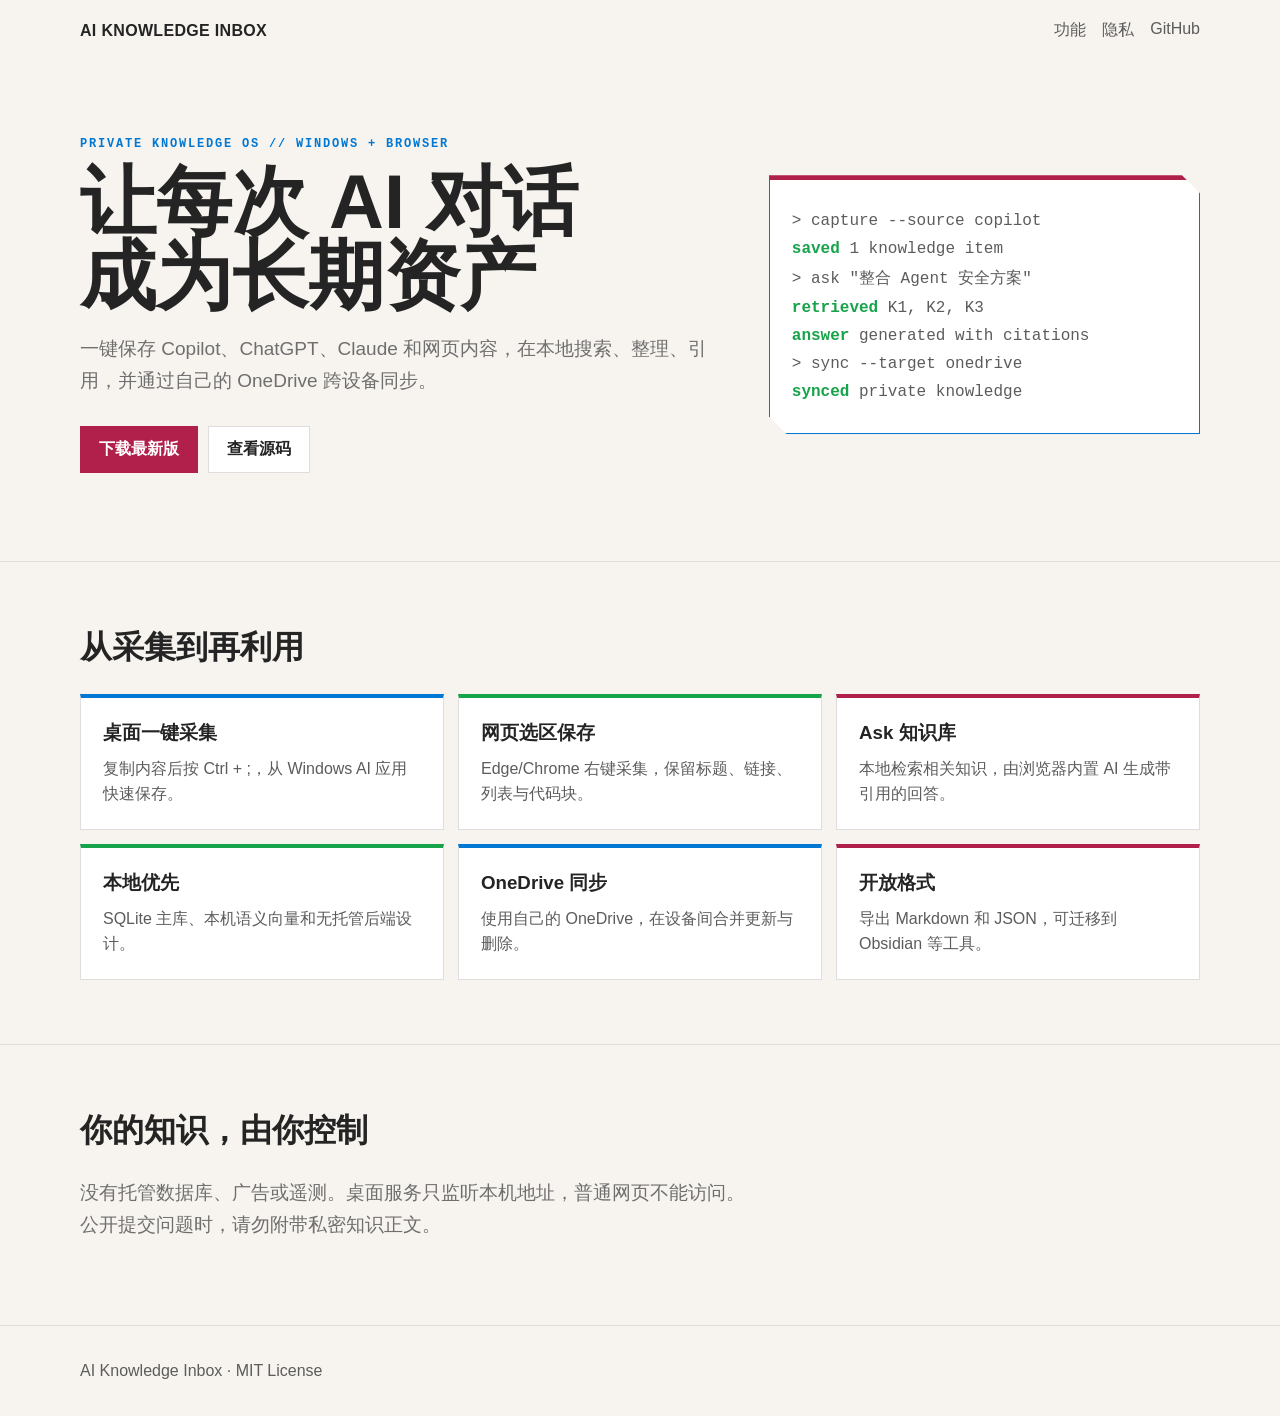
==== docs/index.html @ 4029807c "Prepare AI Knowledge Inbox v1.4.0 release Add grounded Ask, clean release packaging, CI, GitHub Rele" ====
<!DOCTYPE html>
<html lang="zh-CN">
<head>
  <meta charset="UTF-8">
  <meta name="viewport" content="width=device-width, initial-scale=1.0">
  <title>AI Knowledge Inbox</title>
  <script>
    (() => {
      const param = new URLSearchParams(window.location.search).get("scoutTheme");
      const theme =
        param || (window.matchMedia("(prefers-color-scheme: dark)").matches ? "dark" : "light");
      document.documentElement.setAttribute("data-theme", theme);
    })();
  </script>
  <style>
    :root {
      color-scheme: light;
      --cp-bg: #f7f4ef;
      --cp-bg-elevated: #fcfbf8;
      --cp-surface: #ffffff;
      --cp-surface-soft: #f5f5f5;
      --cp-border: #dedede;
      --cp-border-strong: #919191;
      --cp-text: #242424;
      --cp-text-muted: #5c5c5c;
      --cp-text-soft: #6f6f6f;
      --cp-accent: #b11f4b;
      --cp-accent-hover: #9a1a41;
      --cp-accent-soft: rgba(177, 31, 75, 0.08);
      --cp-accent-fg: #ffffff;
      --cp-success: #16a34a;
      --cp-danger: #dc2626;
      --cp-warning: #f59e0b;
      --cp-link: #0078d4;
      --cp-shadow: 0 18px 48px rgba(0, 0, 0, 0.12);
      --cp-overlay: rgba(255, 255, 255, 0.8);
      --cp-panel: rgba(255, 255, 255, 0.86);
      --cp-panel-strong: rgba(255, 255, 255, 0.96);
      --cp-sheen: rgba(255, 255, 255, 0.55);
      --cp-highlight: rgba(177, 31, 75, 0.12);
    }
    html[data-theme="dark"] {
      color-scheme: dark;
      --cp-bg: #3d3b3a;
      --cp-bg-elevated: #343231;
      --cp-surface: #292929;
      --cp-surface-soft: #2e2e2e;
      --cp-border: #474747;
      --cp-border-strong: #5f5f5f;
      --cp-text: #dedede;
      --cp-text-muted: #919191;
      --cp-text-soft: #b0b0b0;
      --cp-accent: #fd8ea1;
      --cp-accent-hover: #fb7b91;
      --cp-accent-soft: rgba(253, 142, 161, 0.14);
      --cp-accent-fg: #1a1a1a;
      --cp-success: #4ade80;
      --cp-danger: #f87171;
      --cp-warning: #fbbf24;
      --cp-link: #4da6ff;
      --cp-shadow: 0 18px 48px rgba(0, 0, 0, 0.32);
      --cp-overlay: rgba(41, 41, 41, 0.88);
      --cp-panel: rgba(41, 41, 41, 0.72);
      --cp-panel-strong: rgba(41, 41, 41, 0.96);
      --cp-sheen: rgba(255, 255, 255, 0.04);
      --cp-highlight: rgba(253, 142, 161, 0.12);
    }
    * { box-sizing: border-box; }
    body {
      margin: 0;
      background: var(--cp-bg);
      color: var(--cp-text);
      font-family: "Segoe UI", Aptos, Calibri, -apple-system, BlinkMacSystemFont, sans-serif;
    }
    a { color: inherit; text-decoration: none; }
    .wrap { width: min(1120px, calc(100% - 32px)); margin: 0 auto; }
    nav {
      display: flex;
      align-items: center;
      justify-content: space-between;
      padding: 20px 0;
    }
    .brand { font-weight: 800; letter-spacing: 0.02em; }
    .nav-links { display: flex; gap: 16px; color: var(--cp-text-muted); }
    .hero {
      display: grid;
      grid-template-columns: 1.2fr 0.8fr;
      gap: 42px;
      align-items: center;
      padding: 76px 0 88px;
    }
    .eyebrow {
      color: var(--cp-link);
      font-family: Consolas, "Courier New", Courier, monospace;
      font-size: 12px;
      font-weight: 700;
      letter-spacing: 0.15em;
    }
    h1 { margin: 14px 0 18px; font-size: clamp(42px, 7vw, 76px); line-height: 0.98; }
    .lead { max-width: 680px; color: var(--cp-text-soft); font-size: 19px; line-height: 1.7; }
    .actions { display: flex; flex-wrap: wrap; gap: 10px; margin-top: 28px; }
    .button {
      padding: 12px 18px;
      border: 1px solid var(--cp-border);
      background: var(--cp-surface);
      font-weight: 700;
    }
    .button.primary { border-color: var(--cp-accent); background: var(--cp-accent); color: var(--cp-accent-fg); }
    .terminal {
      padding: 22px;
      border: 1px solid var(--cp-link);
      border-top: 5px solid var(--cp-accent);
      background: var(--cp-surface);
      box-shadow: 12px 12px 0 var(--cp-highlight);
      font-family: Consolas, "Courier New", Courier, monospace;
      clip-path: polygon(0 0, calc(100% - 18px) 0, 100% 18px, 100% 100%, 18px 100%, 0 calc(100% - 18px));
    }
    .terminal p { margin: 10px 0; color: var(--cp-text-muted); }
    .terminal strong { color: var(--cp-success); }
    .section { padding: 64px 0; border-top: 1px solid var(--cp-border); }
    .section h2 { margin: 0 0 24px; font-size: 32px; }
    .grid { display: grid; grid-template-columns: repeat(3, 1fr); gap: 14px; }
    .card {
      padding: 22px;
      border: 1px solid var(--cp-border);
      border-top: 4px solid var(--cp-link);
      background: var(--cp-surface);
    }
    .card:nth-child(2n) { border-top-color: var(--cp-success); }
    .card:nth-child(3n) { border-top-color: var(--cp-accent); }
    .card h3 { margin: 0 0 10px; }
    .card p { margin: 0; color: var(--cp-text-muted); line-height: 1.6; }
    footer { padding: 36px 0; color: var(--cp-text-muted); border-top: 1px solid var(--cp-border); }
    @media (max-width: 760px) {
      .hero, .grid { grid-template-columns: 1fr; }
      .hero { padding-top: 40px; }
      .nav-links { display: none; }
    }
  </style>
</head>
<body>
  <nav class="wrap">
    <div class="brand">AI KNOWLEDGE INBOX</div>
    <div class="nav-links"><a href="#features">功能</a><a href="#privacy">隐私</a><a href="https://github.com/lindaf0617-hub/ai-knowledge-inbox">GitHub</a></div>
  </nav>
  <main>
    <section class="hero wrap">
      <div>
        <div class="eyebrow">PRIVATE KNOWLEDGE OS // WINDOWS + BROWSER</div>
        <h1>让每次 AI 对话<br>成为长期资产</h1>
        <p class="lead">一键保存 Copilot、ChatGPT、Claude 和网页内容，在本地搜索、整理、引用，并通过自己的 OneDrive 跨设备同步。</p>
        <div class="actions">
          <a class="button primary" href="https://github.com/lindaf0617-hub/ai-knowledge-inbox/releases/latest">下载最新版</a>
          <a class="button" href="https://github.com/lindaf0617-hub/ai-knowledge-inbox">查看源码</a>
        </div>
      </div>
      <div class="terminal">
        <p>&gt; capture --source copilot</p>
        <p><strong>saved</strong> 1 knowledge item</p>
        <p>&gt; ask "整合 Agent 安全方案"</p>
        <p><strong>retrieved</strong> K1, K2, K3</p>
        <p><strong>answer</strong> generated with citations</p>
        <p>&gt; sync --target onedrive</p>
        <p><strong>synced</strong> private knowledge</p>
      </div>
    </section>
    <section class="section" id="features">
      <div class="wrap">
        <h2>从采集到再利用</h2>
        <div class="grid">
          <article class="card"><h3>桌面一键采集</h3><p>复制内容后按 Ctrl + ;，从 Windows AI 应用快速保存。</p></article>
          <article class="card"><h3>网页选区保存</h3><p>Edge/Chrome 右键采集，保留标题、链接、列表与代码块。</p></article>
          <article class="card"><h3>Ask 知识库</h3><p>本地检索相关知识，由浏览器内置 AI 生成带引用的回答。</p></article>
          <article class="card"><h3>本地优先</h3><p>SQLite 主库、本机语义向量和无托管后端设计。</p></article>
          <article class="card"><h3>OneDrive 同步</h3><p>使用自己的 OneDrive，在设备间合并更新与删除。</p></article>
          <article class="card"><h3>开放格式</h3><p>导出 Markdown 和 JSON，可迁移到 Obsidian 等工具。</p></article>
        </div>
      </div>
    </section>
    <section class="section" id="privacy">
      <div class="wrap"><h2>你的知识，由你控制</h2><p class="lead">没有托管数据库、广告或遥测。桌面服务只监听本机地址，普通网页不能访问。公开提交问题时，请勿附带私密知识正文。</p></div>
    </section>
  </main>
  <footer><div class="wrap">AI Knowledge Inbox · MIT License</div></footer>
</body>
</html>
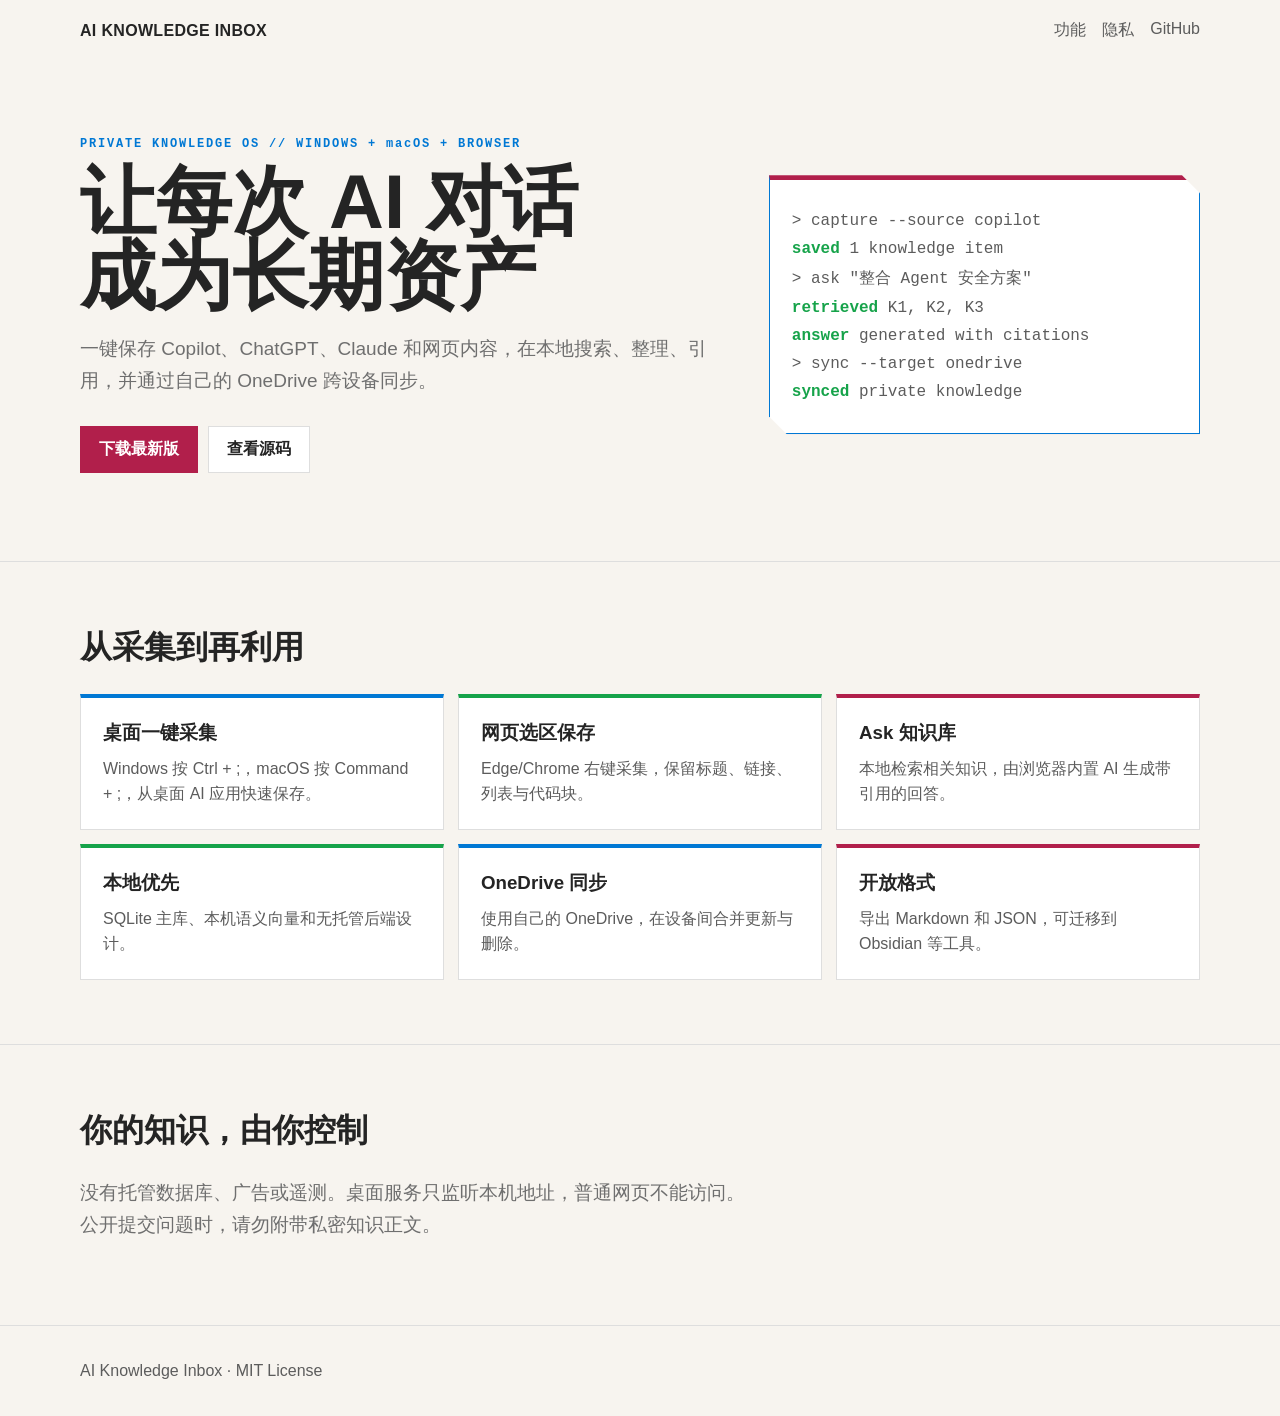
==== commit 960e07bd: "Prepare cross-platform v1.5.0 beta Add bilingual browser UI, macOS companion, technology desktop the" ====
--- a/docs/index.html
+++ b/docs/index.html
@@ -146,7 +146,7 @@
   <main>
     <section class="hero wrap">
       <div>
-        <div class="eyebrow">PRIVATE KNOWLEDGE OS // WINDOWS + BROWSER</div>
+        <div class="eyebrow">PRIVATE KNOWLEDGE OS // WINDOWS + macOS + BROWSER</div>
         <h1>让每次 AI 对话<br>成为长期资产</h1>
         <p class="lead">一键保存 Copilot、ChatGPT、Claude 和网页内容，在本地搜索、整理、引用，并通过自己的 OneDrive 跨设备同步。</p>
         <div class="actions">
@@ -168,7 +168,7 @@
       <div class="wrap">
         <h2>从采集到再利用</h2>
         <div class="grid">
-          <article class="card"><h3>桌面一键采集</h3><p>复制内容后按 Ctrl + ;，从 Windows AI 应用快速保存。</p></article>
+          <article class="card"><h3>桌面一键采集</h3><p>Windows 按 Ctrl + ;，macOS 按 Command + ;，从桌面 AI 应用快速保存。</p></article>
           <article class="card"><h3>网页选区保存</h3><p>Edge/Chrome 右键采集，保留标题、链接、列表与代码块。</p></article>
           <article class="card"><h3>Ask 知识库</h3><p>本地检索相关知识，由浏览器内置 AI 生成带引用的回答。</p></article>
           <article class="card"><h3>本地优先</h3><p>SQLite 主库、本机语义向量和无托管后端设计。</p></article>
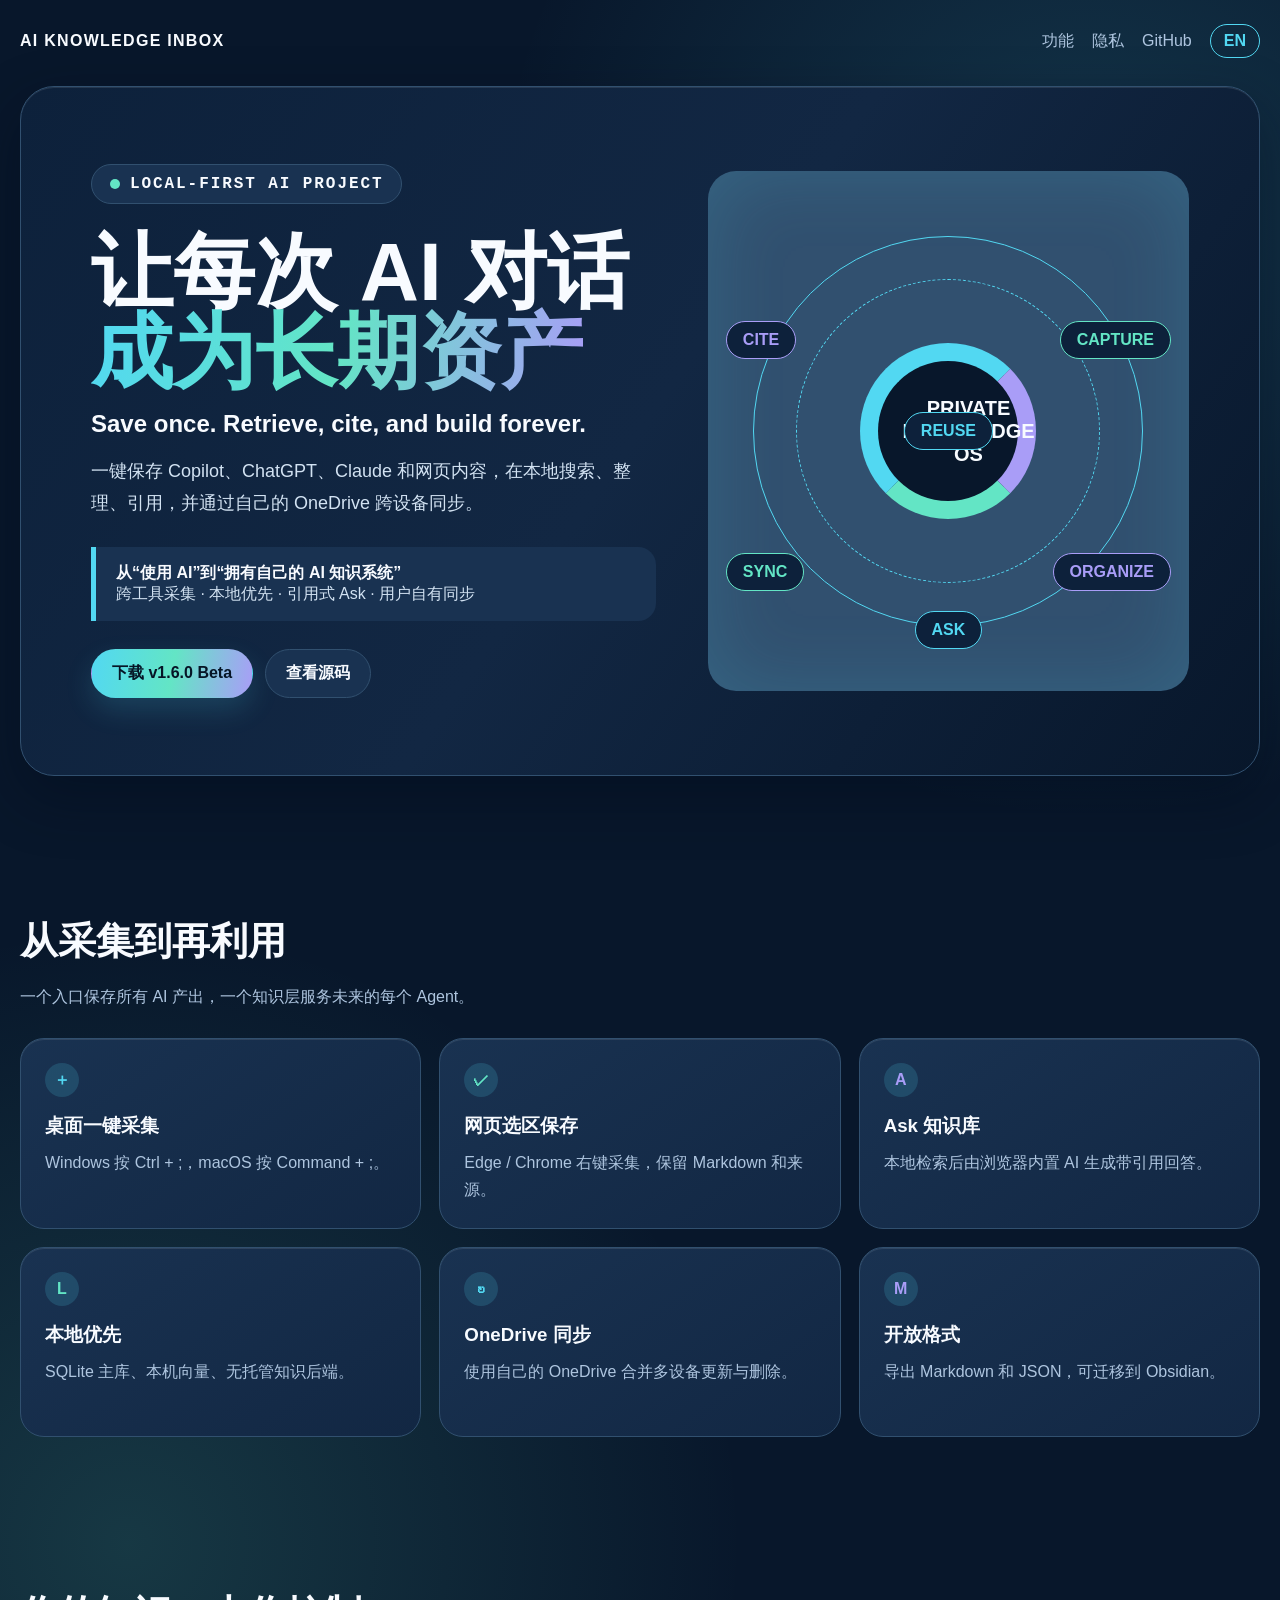
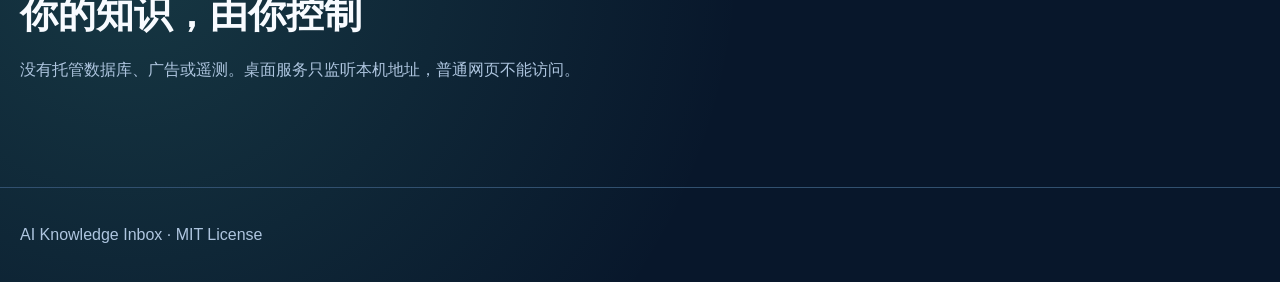
==== commit 8a40cb1d: "Harden v1.6 release quality gates Make the repository the single source of truth, fix public Beta li" ====
--- a/docs/index.html
+++ b/docs/index.html
@@ -1,5 +1,5 @@
 <!DOCTYPE html>
-<html lang="zh-CN">
+<html lang="zh-CN" data-theme="dark" data-skin="tech">
 <head>
   <meta charset="UTF-8">
   <meta name="viewport" content="width=device-width, initial-scale=1.0">
@@ -7,8 +7,7 @@
   <script>
     (() => {
       const param = new URLSearchParams(window.location.search).get("scoutTheme");
-      const theme =
-        param || (window.matchMedia("(prefers-color-scheme: dark)").matches ? "dark" : "light");
+      const theme = param || "dark";
       document.documentElement.setAttribute("data-theme", theme);
     })();
   </script>
@@ -65,120 +64,250 @@
       --cp-sheen: rgba(255, 255, 255, 0.04);
       --cp-highlight: rgba(253, 142, 161, 0.12);
     }
+    html[data-skin="tech"] {
+      --cp-bg: #08172b;
+      --cp-bg-elevated: #0d213b;
+      --cp-surface: #122743;
+      --cp-surface-soft: #193251;
+      --cp-border: #31506f;
+      --cp-border-strong: #52d8f2;
+      --cp-text: #f8fbff;
+      --cp-text-muted: #aec5df;
+      --cp-text-soft: #d2e2f2;
+      --cp-accent: #52d8f2;
+      --cp-accent-hover: #75e5f7;
+      --cp-accent-soft: rgba(82, 216, 242, 0.16);
+      --cp-accent-fg: #061526;
+      --cp-success: #63e5c5;
+      --cp-danger: #ff718b;
+      --cp-warning: #ffc857;
+      --cp-link: #a99df7;
+      --cp-shadow: 0 22px 56px rgba(2, 11, 27, 0.44);
+      --cp-overlay: rgba(4, 14, 29, 0.84);
+      --cp-panel: rgba(18, 39, 67, 0.92);
+      --cp-panel-strong: rgba(13, 33, 59, 0.98);
+      --cp-sheen: rgba(255, 255, 255, 0.1);
+      --cp-highlight: rgba(99, 229, 197, 0.16);
+    }
     * { box-sizing: border-box; }
     body {
       margin: 0;
-      background: var(--cp-bg);
+      background:
+        radial-gradient(circle at 85% 12%, var(--cp-accent-soft), transparent 30%),
+        radial-gradient(circle at 10% 82%, var(--cp-highlight), transparent 32%),
+        var(--cp-bg);
       color: var(--cp-text);
       font-family: "Segoe UI", Aptos, Calibri, -apple-system, BlinkMacSystemFont, sans-serif;
     }
     a { color: inherit; text-decoration: none; }
-    .wrap { width: min(1120px, calc(100% - 32px)); margin: 0 auto; }
+    .wrap { width: min(1240px, calc(100% - 36px)); margin: 0 auto; }
     nav {
       display: flex;
       align-items: center;
       justify-content: space-between;
-      padding: 20px 0;
-    }
-    .brand { font-weight: 800; letter-spacing: 0.02em; }
-    .nav-links { display: flex; gap: 16px; color: var(--cp-text-muted); }
+      padding: 24px 0;
+    }
+    .brand { font-weight: 900; letter-spacing: 0.08em; }
+    .nav-links { display: flex; align-items: center; gap: 18px; color: var(--cp-text-muted); }
+    .lang {
+      padding: 7px 13px;
+      border: 1px solid var(--cp-accent);
+      border-radius: 999px;
+      color: var(--cp-accent);
+      font-weight: 800;
+    }
     .hero {
+      position: relative;
       display: grid;
-      grid-template-columns: 1.2fr 0.8fr;
-      gap: 42px;
+      grid-template-columns: 1.08fr 0.92fr;
+      gap: 52px;
       align-items: center;
-      padding: 76px 0 88px;
-    }
-    .eyebrow {
-      color: var(--cp-link);
+      min-height: 690px;
+      margin: 4px auto 64px;
+      padding: 64px 70px;
+      overflow: hidden;
+      border: 1px solid var(--cp-border);
+      border-radius: 34px;
+      background: linear-gradient(125deg, var(--cp-bg-elevated), var(--cp-surface), var(--cp-bg));
+      box-shadow: var(--cp-shadow), inset 0 1px 0 var(--cp-sheen);
+    }
+    .badge {
+      display: inline-flex;
+      align-items: center;
+      gap: 10px;
+      padding: 10px 18px;
+      border: 1px solid var(--cp-border);
+      border-radius: 999px;
+      background: var(--cp-surface-soft);
       font-family: Consolas, "Courier New", Courier, monospace;
-      font-size: 12px;
-      font-weight: 700;
-      letter-spacing: 0.15em;
-    }
-    h1 { margin: 14px 0 18px; font-size: clamp(42px, 7vw, 76px); line-height: 0.98; }
-    .lead { max-width: 680px; color: var(--cp-text-soft); font-size: 19px; line-height: 1.7; }
-    .actions { display: flex; flex-wrap: wrap; gap: 10px; margin-top: 28px; }
+      font-weight: 800;
+      letter-spacing: 0.12em;
+    }
+    .dot { width: 10px; height: 10px; border-radius: 50%; background: var(--cp-success); }
+    h1 { margin: 28px 0 18px; font-size: clamp(48px, 7vw, 82px); line-height: 0.98; }
+    .gradient-text {
+      background: linear-gradient(100deg, var(--cp-accent), var(--cp-success), var(--cp-link));
+      background-clip: text;
+      color: transparent;
+    }
+    .tagline { margin: 0 0 16px; font-size: 24px; font-weight: 800; }
+    .lead { max-width: 660px; color: var(--cp-text-soft); font-size: 18px; line-height: 1.75; }
+    .callout {
+      margin: 28px 0;
+      padding: 16px 20px;
+      border-left: 5px solid var(--cp-accent);
+      border-radius: 0 18px 18px 0;
+      background: var(--cp-surface-soft);
+      color: var(--cp-text-soft);
+    }
+    .callout strong { display: block; color: var(--cp-text); }
+    .actions { display: flex; flex-wrap: wrap; gap: 12px; }
     .button {
-      padding: 12px 18px;
+      padding: 13px 20px;
       border: 1px solid var(--cp-border);
-      background: var(--cp-surface);
-      font-weight: 700;
-    }
-    .button.primary { border-color: var(--cp-accent); background: var(--cp-accent); color: var(--cp-accent-fg); }
-    .terminal {
-      padding: 22px;
-      border: 1px solid var(--cp-link);
-      border-top: 5px solid var(--cp-accent);
-      background: var(--cp-surface);
-      box-shadow: 12px 12px 0 var(--cp-highlight);
-      font-family: Consolas, "Courier New", Courier, monospace;
-      clip-path: polygon(0 0, calc(100% - 18px) 0, 100% 18px, 100% 100%, 18px 100%, 0 calc(100% - 18px));
-    }
-    .terminal p { margin: 10px 0; color: var(--cp-text-muted); }
-    .terminal strong { color: var(--cp-success); }
-    .section { padding: 64px 0; border-top: 1px solid var(--cp-border); }
-    .section h2 { margin: 0 0 24px; font-size: 32px; }
-    .grid { display: grid; grid-template-columns: repeat(3, 1fr); gap: 14px; }
+      border-radius: 999px;
+      background: var(--cp-surface-soft);
+      font-weight: 800;
+    }
+    .button.primary {
+      border-color: transparent;
+      background: linear-gradient(100deg, var(--cp-accent), var(--cp-success), var(--cp-link));
+      color: var(--cp-accent-fg);
+      box-shadow: 0 12px 28px var(--cp-accent-soft);
+    }
+    .orbit-panel {
+      position: relative;
+      display: grid;
+      min-height: 520px;
+      place-items: center;
+      border-radius: 28px;
+      background:
+        linear-gradient(var(--cp-border), var(--cp-border)) 0 20% / 100% 1px,
+        linear-gradient(90deg, var(--cp-border), var(--cp-border)) 20% 0 / 1px 100%;
+      background-color: var(--cp-bg-elevated);
+      background-size: 60px 60px;
+      box-shadow: inset 0 0 80px var(--cp-accent-soft);
+    }
+    .orbit, .orbit::before {
+      position: absolute;
+      border: 1px solid var(--cp-border-strong);
+      border-radius: 50%;
+      content: "";
+    }
+    .orbit { width: 390px; height: 390px; }
+    .orbit::before { inset: 42px; border-style: dashed; }
+    .core {
+      z-index: 2;
+      display: grid;
+      width: 176px;
+      height: 176px;
+      place-items: center;
+      padding: 24px;
+      border: 18px solid var(--cp-accent);
+      border-right-color: var(--cp-link);
+      border-bottom-color: var(--cp-success);
+      border-radius: 50%;
+      background: var(--cp-bg);
+      text-align: center;
+      font-size: 20px;
+      font-weight: 900;
+    }
+    .node {
+      position: absolute;
+      z-index: 3;
+      padding: 9px 16px;
+      border: 1px solid var(--cp-accent);
+      border-radius: 999px;
+      background: var(--cp-bg-elevated);
+      color: var(--cp-accent);
+      font-weight: 800;
+    }
+    .node:nth-of-type(1) { top: 44px; }
+    .node:nth-of-type(2) { top: 150px; right: 18px; color: var(--cp-success); border-color: var(--cp-success); }
+    .node:nth-of-type(3) { right: 18px; bottom: 100px; color: var(--cp-link); border-color: var(--cp-link); }
+    .node:nth-of-type(4) { bottom: 42px; }
+    .node:nth-of-type(5) { bottom: 100px; left: 18px; color: var(--cp-success); border-color: var(--cp-success); }
+    .node:nth-of-type(6) { top: 150px; left: 18px; color: var(--cp-link); border-color: var(--cp-link); }
+    .section { padding: 76px 0; }
+    .section-head { max-width: 720px; margin-bottom: 28px; }
+    .section h2 { margin: 0 0 12px; font-size: 38px; }
+    .section p { color: var(--cp-text-muted); line-height: 1.7; }
+    .grid { display: grid; grid-template-columns: repeat(3, 1fr); gap: 18px; }
     .card {
-      padding: 22px;
+      min-height: 190px;
+      padding: 24px;
       border: 1px solid var(--cp-border);
-      border-top: 4px solid var(--cp-link);
-      background: var(--cp-surface);
-    }
-    .card:nth-child(2n) { border-top-color: var(--cp-success); }
-    .card:nth-child(3n) { border-top-color: var(--cp-accent); }
+      border-radius: 24px;
+      background: linear-gradient(145deg, var(--cp-surface-soft), var(--cp-surface));
+      box-shadow: inset 0 1px 0 var(--cp-sheen);
+    }
+    .icon {
+      display: grid;
+      width: 34px;
+      height: 34px;
+      margin-bottom: 16px;
+      place-items: center;
+      border-radius: 50%;
+      background: var(--cp-accent-soft);
+      color: var(--cp-accent);
+      font-weight: 900;
+    }
+    .card:nth-child(2n) .icon { color: var(--cp-success); }
+    .card:nth-child(3n) .icon { color: var(--cp-link); }
     .card h3 { margin: 0 0 10px; }
-    .card p { margin: 0; color: var(--cp-text-muted); line-height: 1.6; }
-    footer { padding: 36px 0; color: var(--cp-text-muted); border-top: 1px solid var(--cp-border); }
-    @media (max-width: 760px) {
-      .hero, .grid { grid-template-columns: 1fr; }
-      .hero { padding-top: 40px; }
-      .nav-links { display: none; }
+    .card p { margin: 0; }
+    footer { padding: 38px 0; color: var(--cp-text-muted); border-top: 1px solid var(--cp-border); }
+    @media (max-width: 860px) {
+      .hero { grid-template-columns: 1fr; padding: 42px 28px; }
+      .orbit-panel { min-height: 440px; }
+      .grid { grid-template-columns: 1fr 1fr; }
+    }
+    @media (max-width: 580px) {
+      .nav-links a:not(.lang) { display: none; }
+      .hero { min-height: auto; border-radius: 24px; }
+      .orbit-panel { display: none; }
+      .grid { grid-template-columns: 1fr; }
     }
   </style>
 </head>
 <body>
   <nav class="wrap">
     <div class="brand">AI KNOWLEDGE INBOX</div>
-    <div class="nav-links"><a href="#features">功能</a><a href="#privacy">隐私</a><a href="https://github.com/lindaf0617-hub/ai-knowledge-inbox">GitHub</a></div>
+    <div class="nav-links"><a href="#features">功能</a><a href="#privacy">隐私</a><a href="https://github.com/lindaf0617-hub/ai-knowledge-inbox">GitHub</a><a class="lang" href="en/">EN</a></div>
   </nav>
   <main>
     <section class="hero wrap">
       <div>
-        <div class="eyebrow">PRIVATE KNOWLEDGE OS // WINDOWS + macOS + BROWSER</div>
-        <h1>让每次 AI 对话<br>成为长期资产</h1>
+        <div class="badge"><span class="dot"></span>LOCAL-FIRST AI PROJECT</div>
+        <h1>让每次 AI 对话<br><span class="gradient-text">成为长期资产</span></h1>
+        <p class="tagline">Save once. Retrieve, cite, and build forever.</p>
         <p class="lead">一键保存 Copilot、ChatGPT、Claude 和网页内容，在本地搜索、整理、引用，并通过自己的 OneDrive 跨设备同步。</p>
+        <div class="callout"><strong>从“使用 AI”到“拥有自己的 AI 知识系统”</strong>跨工具采集 · 本地优先 · 引用式 Ask · 用户自有同步</div>
         <div class="actions">
-          <a class="button primary" href="https://github.com/lindaf0617-hub/ai-knowledge-inbox/releases/latest">下载最新版</a>
+          <a class="button primary" href="https://github.com/lindaf0617-hub/ai-knowledge-inbox/releases/tag/v1.6.0">下载 v1.6.0 Beta</a>
           <a class="button" href="https://github.com/lindaf0617-hub/ai-knowledge-inbox">查看源码</a>
         </div>
       </div>
-      <div class="terminal">
-        <p>&gt; capture --source copilot</p>
-        <p><strong>saved</strong> 1 knowledge item</p>
-        <p>&gt; ask "整合 Agent 安全方案"</p>
-        <p><strong>retrieved</strong> K1, K2, K3</p>
-        <p><strong>answer</strong> generated with citations</p>
-        <p>&gt; sync --target onedrive</p>
-        <p><strong>synced</strong> private knowledge</p>
+      <div class="orbit-panel">
+        <div class="orbit"></div>
+        <div class="node">CAPTURE</div><div class="node">ORGANIZE</div><div class="node">ASK</div>
+        <div class="node">SYNC</div><div class="node">CITE</div><div class="node">REUSE</div>
+        <div class="core">PRIVATE<br>KNOWLEDGE<br>OS</div>
       </div>
     </section>
-    <section class="section" id="features">
-      <div class="wrap">
-        <h2>从采集到再利用</h2>
-        <div class="grid">
-          <article class="card"><h3>桌面一键采集</h3><p>Windows 按 Ctrl + ;，macOS 按 Command + ;，从桌面 AI 应用快速保存。</p></article>
-          <article class="card"><h3>网页选区保存</h3><p>Edge/Chrome 右键采集，保留标题、链接、列表与代码块。</p></article>
-          <article class="card"><h3>Ask 知识库</h3><p>本地检索相关知识，由浏览器内置 AI 生成带引用的回答。</p></article>
-          <article class="card"><h3>本地优先</h3><p>SQLite 主库、本机语义向量和无托管后端设计。</p></article>
-          <article class="card"><h3>OneDrive 同步</h3><p>使用自己的 OneDrive，在设备间合并更新与删除。</p></article>
-          <article class="card"><h3>开放格式</h3><p>导出 Markdown 和 JSON，可迁移到 Obsidian 等工具。</p></article>
-        </div>
+    <section class="section wrap" id="features">
+      <div class="section-head"><h2>从采集到再利用</h2><p>一个入口保存所有 AI 产出，一个知识层服务未来的每个 Agent。</p></div>
+      <div class="grid">
+        <article class="card"><div class="icon">＋</div><h3>桌面一键采集</h3><p>Windows 按 Ctrl + ;，macOS 按 Command + ;。</p></article>
+        <article class="card"><div class="icon">✓</div><h3>网页选区保存</h3><p>Edge / Chrome 右键采集，保留 Markdown 和来源。</p></article>
+        <article class="card"><div class="icon">A</div><h3>Ask 知识库</h3><p>本地检索后由浏览器内置 AI 生成带引用回答。</p></article>
+        <article class="card"><div class="icon">L</div><h3>本地优先</h3><p>SQLite 主库、本机向量、无托管知识后端。</p></article>
+        <article class="card"><div class="icon">↻</div><h3>OneDrive 同步</h3><p>使用自己的 OneDrive 合并多设备更新与删除。</p></article>
+        <article class="card"><div class="icon">M</div><h3>开放格式</h3><p>导出 Markdown 和 JSON，可迁移到 Obsidian。</p></article>
       </div>
     </section>
-    <section class="section" id="privacy">
-      <div class="wrap"><h2>你的知识，由你控制</h2><p class="lead">没有托管数据库、广告或遥测。桌面服务只监听本机地址，普通网页不能访问。公开提交问题时，请勿附带私密知识正文。</p></div>
+    <section class="section wrap" id="privacy">
+      <div class="section-head"><h2>你的知识，由你控制</h2><p>没有托管数据库、广告或遥测。桌面服务只监听本机地址，普通网页不能访问。</p></div>
     </section>
   </main>
   <footer><div class="wrap">AI Knowledge Inbox · MIT License</div></footer>
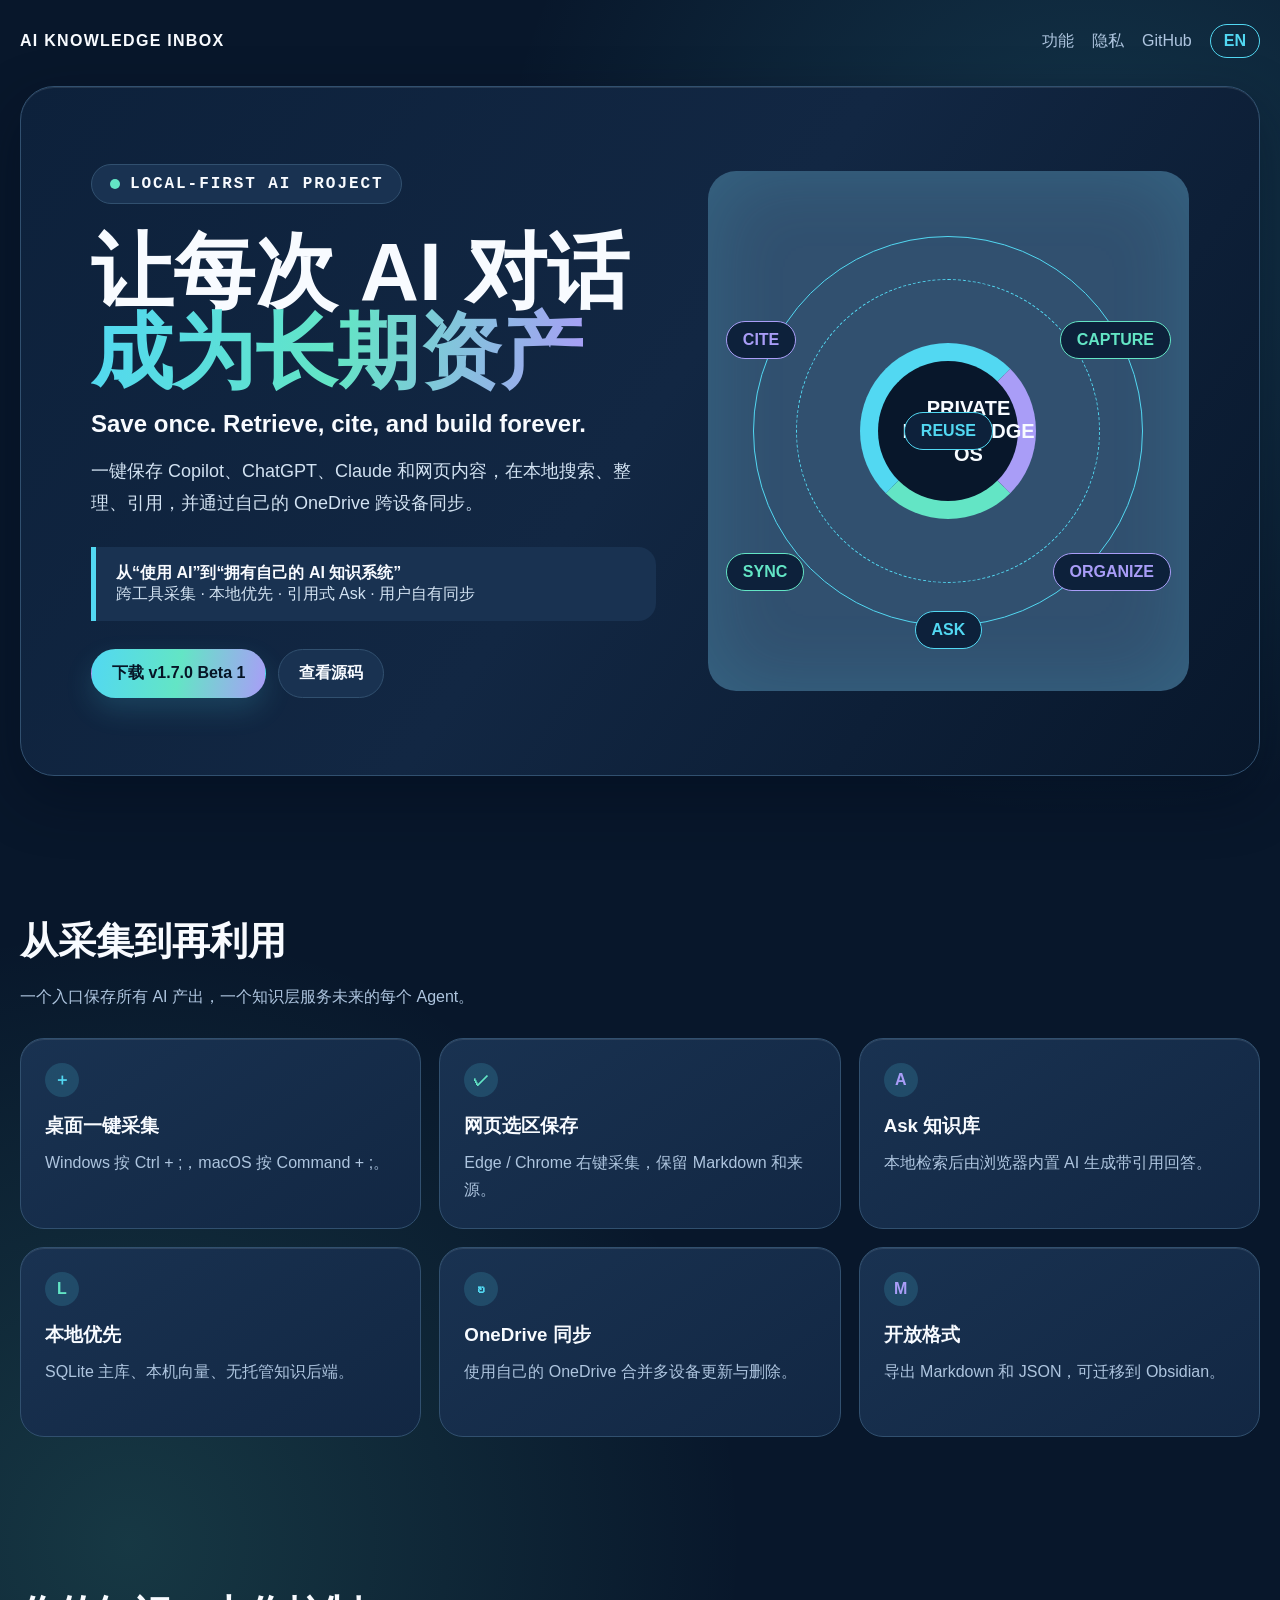
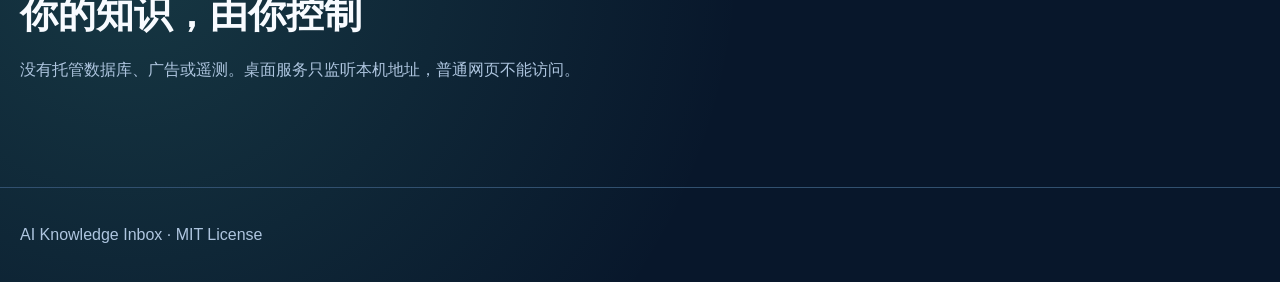
==== commit 4f78fbe6: "Prepare v1.7.0 beta 1 Document the approval-based Agent, hardened synchronization, authenticated loc" ====
--- a/docs/index.html
+++ b/docs/index.html
@@ -284,7 +284,7 @@
         <p class="lead">一键保存 Copilot、ChatGPT、Claude 和网页内容，在本地搜索、整理、引用，并通过自己的 OneDrive 跨设备同步。</p>
         <div class="callout"><strong>从“使用 AI”到“拥有自己的 AI 知识系统”</strong>跨工具采集 · 本地优先 · 引用式 Ask · 用户自有同步</div>
         <div class="actions">
-          <a class="button primary" href="https://github.com/lindaf0617-hub/ai-knowledge-inbox/releases/tag/v1.6.0">下载 v1.6.0 Beta</a>
+          <a class="button primary" href="https://github.com/lindaf0617-hub/ai-knowledge-inbox/releases/tag/v1.7.0-beta.1">下载 v1.7.0 Beta 1</a>
           <a class="button" href="https://github.com/lindaf0617-hub/ai-knowledge-inbox">查看源码</a>
         </div>
       </div>
